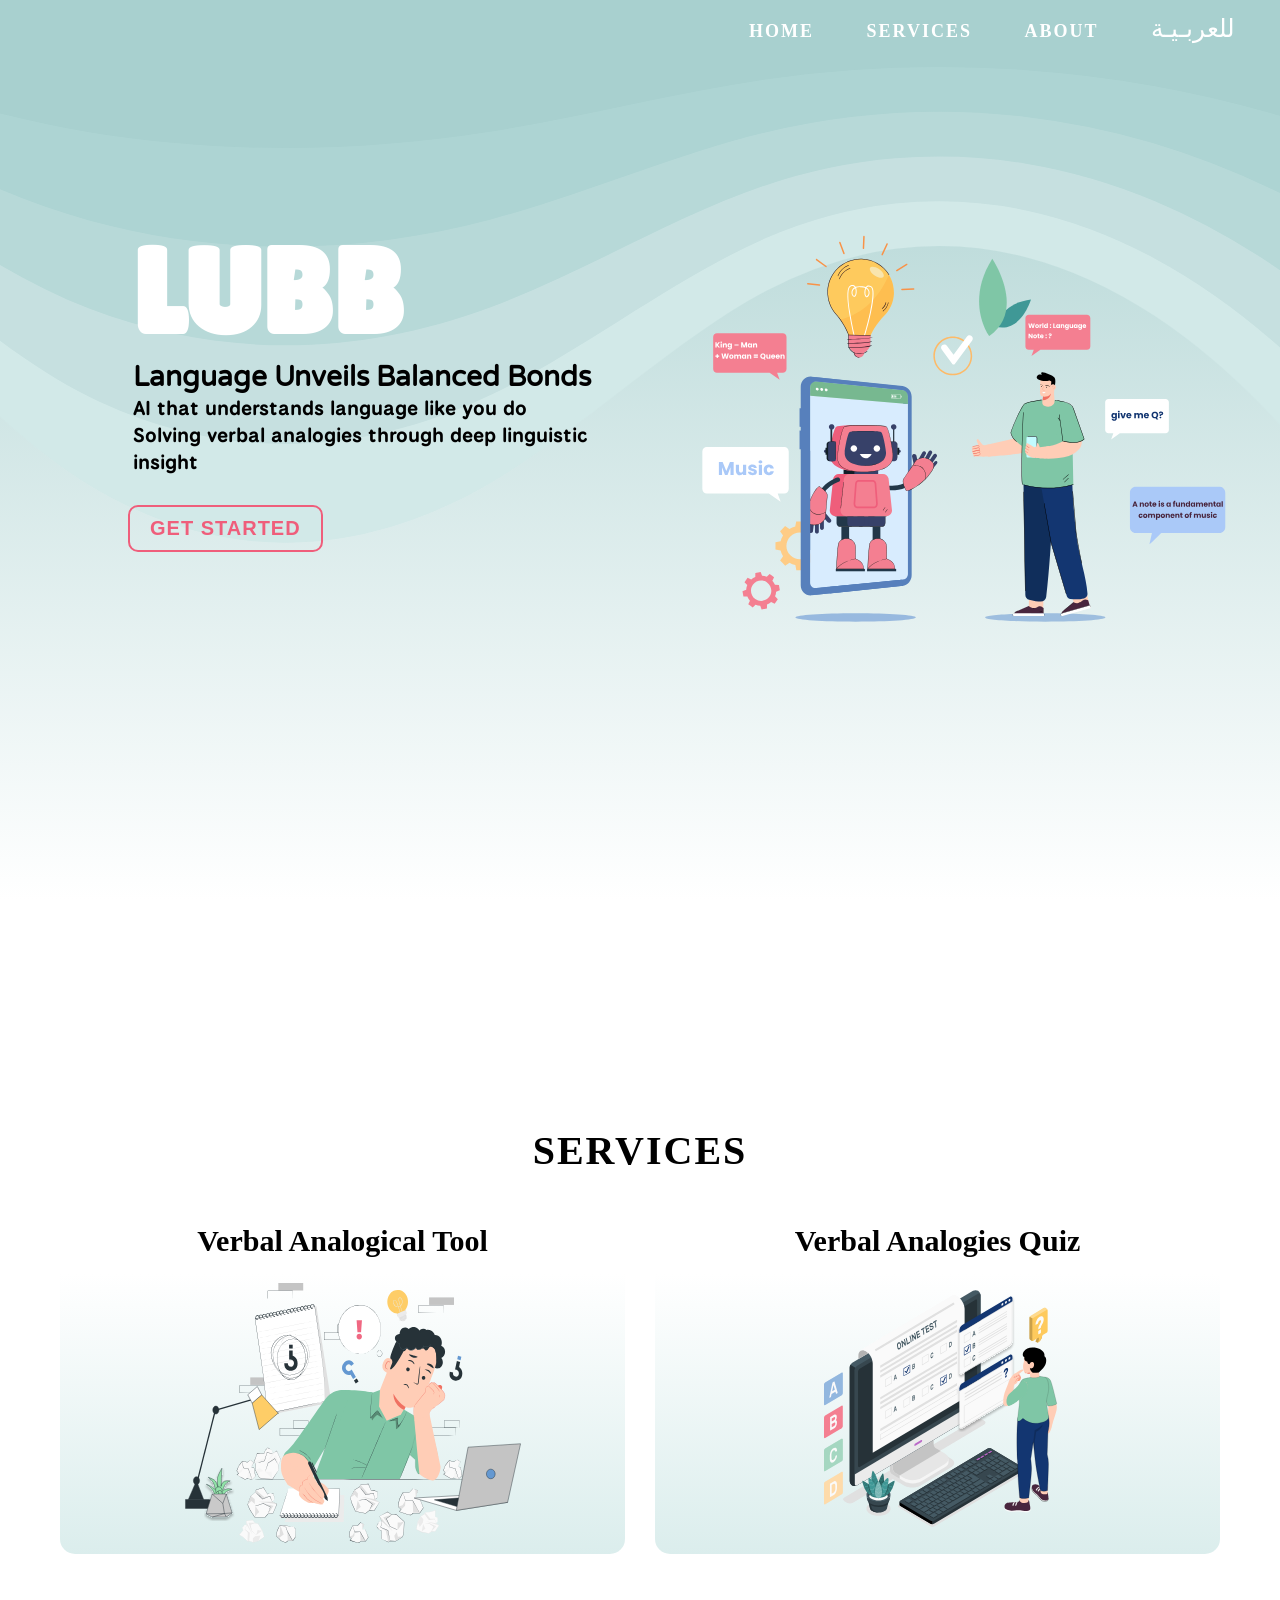
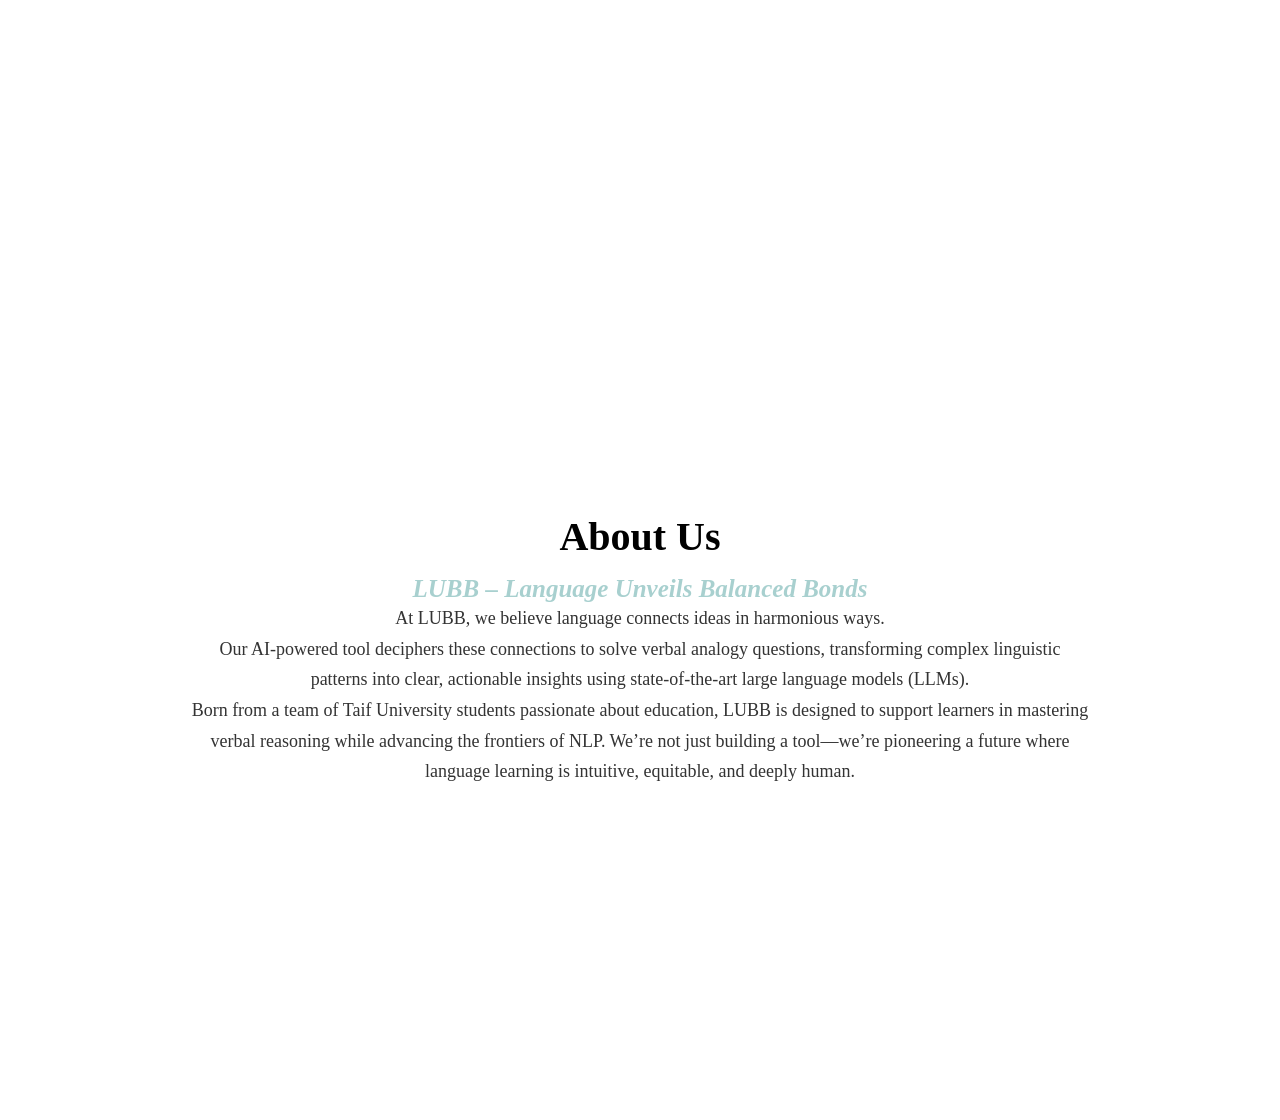
==== index.html @ 16601621 "Add files via upload" ====
<!DOCTYPE html>
<html lang="en">
<head>
    <meta charset="UTF-8">
    <meta name="viewport" content="width=device-width, initial-scale=1.0">
    <meta name="description" content="edu tool taif universty">
    <meta name="keywords" content="AI, NLP, LLMs, solving verbal analogy, Taif University">
    <meta name="author" content="Shaima Albokhari, Buthaina Alhusin, Shoug Alharthy, Waad Alghamdi">
    <link rel="shortcut icon" type="image/png" href="lubb-white.svg" class="logo">
    <link rel="stylesheet" href="style.css">
    <title>Lubb</title>
    <link rel="preconnect" href="https://fonts.googleapis.com">
    <link rel="preconnect" href="https://fonts.gstatic.com" crossorigin>
    <link href="https://fonts.googleapis.com/css2?family=Lilita+One&family=National+Park:wght@200..800&family=Roboto:ital,wght@0,100..900;1,100..900&family=Varela+Round&display=swap" rel="stylesheet">
    <link rel="stylesheet" type="text/css" href="https://www.fontstatic.com/f=amiri-quran" />

</head>
<body>
    <!-- Header Section -->
    <section id="header">
        <div class="header container">
          <div class="nav-bar">
            <div class="brand">
       
            </div>
            <div class="nav-list">
              <div class="hamburger">
                <div class="bar"></div>
              </div>
              <ul>
                <li><a href="#home" data-after="Home">Home</a></li>
                <li><a href="#services" data-after="Services">Services</a></li>
                <li><a href="#about" data-after="About">About</a></li>
                <li><a href="arabic.html" data-after="للعربـيـة" class="ar">للعربـيـة</a></li>
              </ul>
            </div>
          </div>
        </div>
      </section>
    <!-- end header -->

    <!-- home section -->
    <section id="home">
        <div class="home container">
            <div class="home-text">
                <h1>LUBB</h1>
                <h2>Language Unveils Balanced Bonds</h2>
                <h3>AI that understands language like you do</h3>
                <h3>Solving verbal analogies through deep linguistic insight</h3>
                <a href="#services" type="button" class="cta">get started</a>

            </div>
            <div class="home-image">
                <img src="home-img.svg">
            </div>
            <div class="custom-shape-divider-top-1744293399">
                <svg data-name="Layer 1" xmlns="http://www.w3.org/2000/svg" viewBox="0 0 1200 120" preserveAspectRatio="none">
                    <path d="M985.66,92.83C906.67,72,823.78,31,743.84,14.19c-82.26-17.34-168.06-16.33-250.45.39-57.84,11.73-114,31.07-172,41.86A600.21,600.21,0,0,1,0,27.35V120H1200V95.8C1132.19,118.92,1055.71,111.31,985.66,92.83Z" class="shape-fill"></path>
                </svg>
            </div>
            <div class="custom-shape-divider-top-1744293448">
                <svg data-name="Layer 1" xmlns="http://www.w3.org/2000/svg" viewBox="0 0 1200 120" preserveAspectRatio="none">
                    <path d="M985.66,92.83C906.67,72,823.78,31,743.84,14.19c-82.26-17.34-168.06-16.33-250.45.39-57.84,11.73-114,31.07-172,41.86A600.21,600.21,0,0,1,0,27.35V120H1200V95.8C1132.19,118.92,1055.71,111.31,985.66,92.83Z" class="shape-fill"></path>
                </svg>
            </div>
            <div class="custom-shape-divider-top-1744293625">
                <svg data-name="Layer 1" xmlns="http://www.w3.org/2000/svg" viewBox="0 0 1200 120" preserveAspectRatio="none">
                    <path d="M985.66,92.83C906.67,72,823.78,31,743.84,14.19c-82.26-17.34-168.06-16.33-250.45.39-57.84,11.73-114,31.07-172,41.86A600.21,600.21,0,0,1,0,27.35V120H1200V95.8C1132.19,118.92,1055.71,111.31,985.66,92.83Z" class="shape-fill"></path>
                </svg>
            </div>
            <div class="custom-shape-divider-top-1744293683">
                <svg data-name="Layer 1" xmlns="http://www.w3.org/2000/svg" viewBox="0 0 1200 120" preserveAspectRatio="none">
                    <path d="M985.66,92.83C906.67,72,823.78,31,743.84,14.19c-82.26-17.34-168.06-16.33-250.45.39-57.84,11.73-114,31.07-172,41.86A600.21,600.21,0,0,1,0,27.35V120H1200V95.8C1132.19,118.92,1055.71,111.31,985.66,92.83Z" class="shape-fill"></path>
                </svg>
            </div>
            <div class="custom-shape-divider-top-1744293760">
                <svg data-name="Layer 1" xmlns="http://www.w3.org/2000/svg" viewBox="0 0 1200 120" preserveAspectRatio="none">
                    <path d="M985.66,92.83C906.67,72,823.78,31,743.84,14.19c-82.26-17.34-168.06-16.33-250.45.39-57.84,11.73-114,31.07-172,41.86A600.21,600.21,0,0,1,0,27.35V120H1200V95.8C1132.19,118.92,1055.71,111.31,985.66,92.83Z" class="shape-fill"></path>
                </svg>
            </div>
            </div>
    </section>
    <!-- end home section -->

    <!-- service section -->
        <section id="services">
            <div class="service container">
                <div class="service-top">
                    <h1 class="section-title">Services</h1>
                </div>
                <div class="service-buttom">
                    <div class="service-item_1">
                        <a href="solver.html" class="overlay-link">
                        <div class="text-container">
                            <h2>Verbal Analogical Tool</h2>
                            <span class="service-desc">
                                <h3>Challenge your mind with analogy questions!</h3>
                                <p>Formulate your own custom analogy questions 
                                    and receive thorough, comprehensive, step-by-step
                                     explanations that clearly break down and illustrate 
                                     the logical connection and relationship linking each 
                                     individual pair of words.
                                </p>
                            </span>
                        </div>
                        <div class="image-container">
                            <img src="slove_question.svg" alt="solver" class="fullscreen-image">
                        </div>
                    </div></a>
                    <div class="service-item_2">
                        <a href="game.html" class="overlay-link">
                        <div class="text-container">
                            <h2>Verbal Analogies Quiz</h2>
                            <span class="service-desc">
                                <h3>Enhance Logical Reasoning with Custom Analogy Exercises!</h3>
                                <p>
                                    Design your own tailored analogy quizzes and dive into comprehensive explanations 
                                    that unravel the logical connections between word pairs. Perfect for learners 
                                    seeking to master verbal reasoning through hands-on practice.
                                </p>
                            </span>  
                        </div>
                        <div class="image-container1">
                            <img src="game2.svg" alt="solver" class="fullscreen-image">
                        </div>
                    </div></a>
                </div>
            </div>
        </section>
    <!-- end service section -->

    <!-- about us -->
    <section id="about">
        <div class="about container">
            <div class="about_text">
                <h1 class="section-title">About Us</h1>
                <h2>LUBB – Language Unveils Balanced Bonds</h2>
                <p>At LUBB, we believe language connects ideas in harmonious ways.</p>
                <p> Our AI-powered tool deciphers these connections to solve verbal analogy questions, transforming complex linguistic patterns into clear, actionable insights using state-of-the-art large language models (LLMs).</p>
                <p>Born from a team of Taif University students passionate about education, LUBB is designed to support learners in mastering verbal reasoning while advancing the frontiers of NLP. We’re not just building a tool—we’re pioneering a future where language learning is intuitive, equitable, and deeply human.</p>
            </div>

        </div>

    </section>
    <!-- end about us -->

    <!---------------------------------------------------------------------------------------------->
    <!-- javaScript -->
    <script>
        const hamburger = document.querySelector('.header .nav-bar .nav-list .hamburger');
        const mobile_menu = document.querySelector('.header .nav-bar .nav-list ul');
        const menu_item = document.querySelectorAll('.header .nav-bar .nav-list ul li a');
        const header = document.querySelector('.header.container');
        

        hamburger.addEventListener('click', () => {
            hamburger.classList.toggle('active');
            mobile_menu.classList.toggle('active');
        });
        document.addEventListener('scroll', () => {
            var scroll_position = window.scrollY;

            if (scroll_position > 0) {
                header.style.backgroundImage = 'linear-gradient(to right, #B2D6D6 20%, #B7D9D8 40%, #ADD4D3 70%,  #A8D0CF 100%)';
            } else {
                header.style.backgroundImage = 'none';
                header.style.backgroundColor = 'transparent';
            }
        });

        const navList = document.querySelector('.nav-list ul');
        const navLinks = document.querySelectorAll('.nav-list ul a');

        // إضافة حدث عند النقر على أي رابط في القائمة
        navLinks.forEach(link => {
            link.addEventListener('click', () => {
                navList.classList.remove('active'); // إغلاق القائمة المنسدلة
                hamburger.classList.remove('active'); // إعادة زر البرغر لحالته الأصلية
            });
        });


    </script>
</body>
</html>
---- style.css ----
@import url('https://fonts.googleapis.com/css2?family=Lilita+One&family=National+Park:wght@200..800&family=Roboto:ital,wght@0,100..900;1,100..900&family=Varela+Round&display=swap');
.varela-round-regular {
    font-family: "Varela Round", sans-serif;
    font-weight: 400;
    font-style: normal;
}

.roboto{
    font-family: "Roboto", sans-serif;
    font-optical-sizing: auto;
    font-weight: 500;
    font-style: normal;
    font-variation-settings:
      "wdth" 100;
}

.national-park{
    font-family: "National Park", sans-serif;
    font-optical-sizing: auto;
    font-weight: 500;
    font-style: normal;
}
.lilita-one-regular {
    font-family: "Lilita One", sans-serif;
    font-weight: 400;
    font-style: normal;
  }
/*____________________________________________________________*/  
* {
	padding: 0;
	margin: 0;
	box-sizing: border-box;

}
#footer{
    background:
    linear-gradient(
       to bottom,
       #FFFFFF 0%,
       #A8D0CF 100%
   ); 
}
*:focus {
    outline: none !important;
}

html {
	font-size: 10px;
	font-family:'Times New Roman', Times, serif;
	scroll-behavior: smooth;
}
body{
    background-color: #FFFFFF;
}
a {
	text-decoration: none;
}
.container {
	min-height: 100vh;
	width: 100%;
	display: flex;
	align-items: center;
	justify-content: center;
}
img {
	height: 100%;
	width: 100%;
	object-fit: cover;
}

.brand h1 {
	font-size: 4rem;
	text-transform: uppercase;
	color: #FFFFFF;
    text-decoration: none;
    margin-left: 20px;
    font-family: "Lilita One", sans-serif;
}

/*___________________________________________________________________________________________*/
/* Header section */
#header {
	position: fixed;
	z-index: 1000;
	left: 0;
	top: 0;
	width: 100vw;
	height: auto;
    z-index: 1000;
    background: transparent;    
}
#header .header {
	min-height: 8vh;
	background-color:transparent ;
    transition: background-image 0.3s ease, background-color 0.3s ease;
      
}

#header .nav-bar {
	display: flex;
	align-items: center;
	justify-content: space-between;
	width: 100%;
	height: 100%;
	max-width: 1300px;
	padding: 0;
} 
#header .nav-list ul {
	list-style: none;
	position: absolute;
    /*color burger*/
	background-color: #A8D0CF;
	width: 100vw;
	height: 100vh;
	left: 100%;
	top: 0;
	display: flex;
	flex-direction: column;
	justify-content: center;
	align-items: center;
	z-index: 1;
	overflow-x: hidden;
	transition: 0.5s ease left;
    margin-right: 20px;
    font-family: 'Times New Roman', Times, serif;
    font-weight: bold;
}
#header .nav-list ul.active {
	left: 0%;
}
#header .nav-list ul a {
	font-size: 2.5rem;
	font-weight: bold;
	letter-spacing: 0.2rem;
	text-decoration: none;
	color: #Ffffff;
	text-transform: uppercase;
	padding-left: 20px;
    padding-right: 20px;
    margin: 5px;
    margin-bottom: 20px;
	display: block;

}
#header .nav-list .ar {
    font-family: 'amiri-quran', sans-serif; /* أضف خطوط احتياطية */
    font-size: 2.5rem; /* حجم مناسب للعربية */
    letter-spacing: 0; /* إزالة التباعد للحروف العربية */
    font-weight: normal;
}
.ar {
    direction: rtl;
    unicode-bidi: bidi-override;
    line-height: 1.8; /* تحسين تباعد الأسطر */
}
#header .nav-list ul a::after {
	content: attr(data-after);
	position: absolute;
	top: 50%;
	left: 50%;
	transform: translate(-50%, -50%) scale(0);
    /*bg burger*/
	color:  #B7D9D8;
	font-size: 13rem;
	letter-spacing: 50px;
	z-index: -1;
	transition: 0.3s ease letter-spacing;
}
#header .nav-list ul li:hover a::after {
	transform: translate(-50%, -50%) scale(1);
	letter-spacing: initial;
}
#header .nav-list ul li:hover a {
	color: #000
}
#header .hamburger {
	height: 50px;
	width: 50px;
	display: inline-block;
	border: 3px solid #F3F4F5;
	border-radius: 50%;
	position: relative;
	display: flex;
	align-items: center;
	justify-content: center;
	z-index: 100;
	cursor: pointer;
	transform: scale(0.8);
	margin-right: 20px;
    margin-top: 5px;
}
#header .hamburger:after {
	position: absolute;
	content: '';
	height: 100%;
	width: 100%;
	border-radius: 50%;
	border: 3px solid #F3F4F5;
	animation: hamburger_puls 1s ease infinite;
}
#header .hamburger .bar {
	height: 2px;
	width: 25px;
	position: relative;
	background-color: #F3F4F5;
	z-index: -1;
}
#header .hamburger .bar::after,
#header .hamburger .bar::before {
	content: '';
	position: absolute;
	height: 100%;
	width: 100%;
	left: 0;
	background-color: #F3F4F5;
	transition: 0.3s ease;
	transition-property: top, bottom;
}
#header .hamburger .bar::after {
	top: 8px;
}
#header .hamburger .bar::before {
	bottom: 8px;
}
#header .hamburger.active .bar::before {
	bottom: 0;
}
#header .hamburger.active .bar::after {
	top: 0;
}

/* End Header section */
/*_____________________________________________________________________________________________*/
/* home section */
#home{
    background:
     linear-gradient(
        to top,
        #FFFFFF 0%,
        #A8D0CF 100%
    ); 
    /* 
    /*      #B2D6D6 20%,
        #B7D9D8 40%,
        #ADD4D3 70%,*/
    padding-top: 0px;
    background-size: cover;
    background-position: top center;
    position: relative;
    z-index: 1;
}

.custom-shape-divider-top-1744293399 {
    position: absolute;
    top: 0;
    left: 0;
    width: 100%;
    overflow: hidden;
    line-height: 0;
    transform: rotate(180deg);
    z-index: -1;
}

.custom-shape-divider-top-1744293399 svg {
    position: relative;
    display: block;
    width: calc(150% + 1.3px);
    height: 150px;
}

.custom-shape-divider-top-1744293399 .shape-fill {
    fill: #A8D0CF;
}


.custom-shape-divider-top-1744293448 {
    position: absolute;
    top: 0;
    left: 0;
    width: 100%;
    overflow: hidden;
    line-height: 0;
    transform: rotate(180deg);
    z-index: -2;
}

.custom-shape-divider-top-1744293448 svg {
    position: relative;
    display: block;
    width: calc(150% + 1.3px);
    height: 250px;
}

.custom-shape-divider-top-1744293448 .shape-fill {
    fill: #ADD4D3;
}
.custom-shape-divider-top-1744293625 {
    position: absolute;
    top: 0;
    left: 0;
    width: 100%;
    overflow: hidden;
    line-height: 0;
    transform: rotate(180deg);
    z-index: -3;
}

.custom-shape-divider-top-1744293625 svg {
    position: relative;
    display: block;
    width: calc(150% + 1.3px);
    height: 350px;
}

.custom-shape-divider-top-1744293625 .shape-fill {
   fill: #B7D9D8;
}
.custom-shape-divider-top-1744293683 {
    position: absolute;
    top: 0;
    left: 0;
    width: 100%;
    overflow: hidden;
    line-height: 0;
    transform: rotate(180deg);
    z-index: -4;
}

.custom-shape-divider-top-1744293683 svg {
    position: relative;
    display: block;
    width: calc(150% + 1.3px);
    height: 450px;
}

.custom-shape-divider-top-1744293683 .shape-fill {
    fill: #C6E0E0;
}
.custom-shape-divider-top-1744293760 {
    position: absolute;
    top: 0;
    left: 0;
    width: 100%;
    overflow: hidden;
    line-height: 0;
    transform: rotate(180deg);
    z-index: -5;
}

.custom-shape-divider-top-1744293760 svg {
    position: relative;
    display: block;
    width: calc(150% + 1.3px);
    height: 550px;
}

.custom-shape-divider-top-1744293760 .shape-fill {
    fill: #d2e9e8;
}
.home-image img {
    transform: scale(1);
    transition: transform 0.3s ease;
    border: none;

}
#home::after{
    position: absolute;
    left: 0;
    top: 0;
    height: 100%;
    width: 100%;
    z-index: -1;
}
#home .container {
    justify-content: flex-start; /* بدلاً من center */
    padding-left: 50%; /* إضافة مسافة من اليسار */
    display: flex;
    align-items: center;
    justify-content: space-between;
    min-height: 100vh;
    position: relative;
    justify-content: flex-start;
    padding-left: 10%;
}
#home h1 {
    padding-top: 15%;
    display: inline-block;
    width: fit-content;
    font-size: 12rem;
    position: relative;
    text-align: left;
    margin-left: 5px;
    font-weight: bold;
    font-family: "Lilita One", sans-serif;
    color:#fff;
}
#home .home-text{
    margin-bottom: 200px;
}

#home h2{
    display: block;
    width: fit-content;
    font-size: 2.8rem;
    position: relative;
    text-align: left; 
    margin-left: 5px;  
    color: #000;
    font-family:  "Varela Round", sans-serif;
}
#home h3{
    display: block;
    width: fit-content;
    font-size: 2rem;
    position: relative;
    text-align: left; 
    margin-left: 5px;  
    color: #000;
    font-family: "National Park", sans-serif;
}

#home .cta{
    display: inline-block;
    padding: 10px 20px;
    color: #EF5E7B;
    background-color: transparent;
    border: 2.3px solid #EF5E7B;
    font-size: 2rem;
    text-transform: uppercase;
    letter-spacing: .1rem;
    margin-top: 30px;
    transition: .3s ease;
    transition-property: background-color, color;
    font-family:'Gill Sans', 'Gill Sans MT', Calibri, 'Trebuchet MS', sans-serif;
    border-radius: 10px;
    font-weight: bold;
}
#home .cta:hover {
    color: #F3F4F5;
    background-color: #EF5E7B;
}
/* end home section */
/*______________________________________________________________________________________________*/
/* services section */
#services .service{
    flex-direction: column;
    text-align: center;
    max-width: 1500px;
    margin: 0 auto;
    padding: 100px 0;
}
#services .service-top{
    width: 599px;
    margin: 0 auto;
}
#services .section-title{
    font-size: 4rem;
    color: black;
    margin-bottom: 10px;
    text-transform: uppercase;
    letter-spacing: .2rem;
    text-align: center;
}
#services .service-buttom{
    display: grid;
    grid-template-columns: repeat(2, 1fr);
    gap: 30px;
    max-width: 1200px;
    margin: 0 auto;
    padding: 20px;
}
#services .service-item_1,
#services .service-item_2 {
    display: flex;
    flex-direction: column;
    justify-content: space-between;
    align-items: center;
    text-align: center;
   
    position: relative;
    overflow: hidden;
    height: 350px;
    border-radius: 15px;
    padding: 20px;
    transition: all 0.3s ease-in-out;
}
.image-container {
    height: 260px; /* أو أقل حسب رغبتك */
    display: flex;
    align-items: center;
    justify-content: center;
    margin: 10px 0;
}
.image-container1 {
    height: 265px; /* أو أقل حسب رغبتك */
    display: flex;
    align-items: center;
    justify-content: center;
    margin:  0;

}
.fullscreen-image,
.fullscreen-image1 {
    max-height: 100%;
    max-width: 100%;
    object-fit: contain;
    transition: opacity 0.3s ease;
}


#services .service-item_1::after {
    background: linear-gradient(to bottom, #ffffff 20%,#d2e9e8 100%);
    content: ''; /* إضافة هذه الخاصية */
    position: absolute;
    left: 0;
    top: 0;
    height: 100%;
    width: 100%;
    opacity: .8;
    z-index: -1;
    background-size: contain;
    background-repeat: no-repeat;
    background-position: center;
    
}

#services .service-item_2::after {
    background: linear-gradient(to bottom, #ffffff 20%, #d2e9e8 100%);
    content: ''; /* إضافة هذه الخاصية */
    position: absolute;
    left: 0;
    top: 0;
    height: 100%;
    width: 100%;
    opacity: .8;
    z-index: -1;
   
}

#services .text-container::after{
    display: flex;
    flex-direction: column;
    justify-content: center; /* تمركز عمودي */
    align-items: center; /* تمركز أفقي */
    text-align: center; /* توسيط النص داخل العناصر */
    height: 100%; /* لضمان تمركز عمودي */
    transition: all 0.3s ease;
   
}

  
  /* تفعيل التمركز عند المرور أو النقر */
  .service-item_1 :hover .text-container,
  .service-item_2:hover .text-container {
    display: flex;
    flex-direction: column;
    justify-content: center;
    align-items: center;
    text-align: center;
  }
#services .service-item_1 h2,
#services .service-item_2 h2 {
    font-size: 3rem;
    color: black;
    margin-bottom: 15px;
    position: relative;
    z-index: 1;
    text-align: center;
}
#services .service-item_1 h3,
#services .service-item_2 h3{
    font-size: 2rem;
    color:#A8D0CF;
    opacity: 0;
    max-height: 0;
    transition: opacity 0.4s ease, max-height 0.4s ease;
    overflow: hidden;
}
#services .service-item_1 p,
#services .service-item_2 p {
    font-size: 1.8rem;
    color: rgb(67, 66, 66);
    line-height: 1.6;
    z-index: 1;
    position: relative;
    text-align: center;
    opacity: 0;
    max-height: 0;
    transition: opacity 0.4s ease, max-height 0.4s ease;
    overflow: hidden;
}
#services .service-item_1:hover p ,
#services .service-item_2:hover p {
    opacity: 1;
    max-height: 200px; /* حسب طول المحتوى */
    justify-content: center;
    align-items: center;
    display: flex;
    flex-direction: column;
    justify-content: center; /* تمركز عمودي */
    align-items: center; /* تمركز أفقي */
    text-align: center; /* توسيط النص داخل العناصر */
    height: 100%; /* لضمان تمركز عمودي */
    transition: all 0.3s ease;
}
#services .service-item_1:hover h2,
#services .service-item_2:hover h2 {
margin-top: 50px;
}
#services .service-item_1:hover h3,
#services .service-item_2:hover h3 {
    opacity: 1;
    max-height: 400px; /* حسب طول المحتوى */
    justify-content: center;
    align-items: center;
}
#services .service-item_1:hover img,
#services .service-item_2:hover img {
    opacity: 0;
    z-index: -1;
}


/* end services section */
/*_________________________________________________________________________________________*/
/* about us section */
#about .about{
    flex-direction: column-reverse;
    text-align: center;
    max-width: 1200px;
    margin: 0 auto;
    padding: 100px 20px;
    margin-bottom: 20px;
    color: #A8D0CF;
}

#about .about_text{
    width: 100%;
}
#about .section-title{
    font-size: 4rem;
    color: black;
    margin-bottom: 15px;
    position: relative;
    z-index: 1;
    text-align: center;
    font-family: 'Times New Roman', Times, serif;
}

#about .about_text h2{
    font-size: 2.5rem;
    font-weight: bold;
    font-style: italic;
    font-family:'Libre Baskerville Italic'
}
#about .about_text p{
    font-size: 2rem;
    font-size: 1.8rem;
    color: #333;
    max-width: 900px;
    margin: 0 auto;
    line-height: 1.7;
}

#about .container{
    min-height: 100vh;
    width: 100%;
    display: flex;
    align-items: center;
    justify-content: center;   
}

/* end about us section */
/*_________________________________________________________________________________________________________*/

@keyframes hamburger_puls {
	0% {
		opacity: 1;
		transform: scale(1);
	}
	100% {
		opacity: 0;
		transform: scale(1.4);
	}
}
@keyframes overlay{
    50%{
        width: 100%;
        left: 0;
    }
    100%{
        left: 100%;
        width: 0;
    }
}
@keyframes text_reveal{
    100%{
        color: black;
    }
}

/* media query for desktop*/
@media (max-width: 768px) {
    .brand h1 {
        display: none;
    }
    .header-wrapper h1.header__heading {
        display: none;
    }
    .home-image {
        display: none;
    }
    image-container{
        display: none;
    }
    @media (max-width: 768px) {
        #services .service-buttom {
            grid-template-columns: 1fr;
            padding: 0 10px;
        }
        
        #home .container {
            flex-direction: column;
            padding: 20px;
        }
    }
}
@media only screen and (min-width: 1200px) {
	/* header */
	#header .hamburger {
		display: none;
	}
	#header .nav-list ul {
		position: initial;
		display: block;
		height: auto;
		width: fit-content;
		background-color: transparent;
	}
	#header .nav-list ul li {
		display: inline-block;
	}
	#header .nav-list ul li a {
		font-size: 1.8rem;
	}
	#header .nav-list ul a:after {
		display: none;
	}
	/* End header */

	#services .service-bottom .service-item {
		flex-basis: 22%;
		margin: 1.5%;
	}
}
@media screen and (max-width: 768px) {
    .fullscreen-image {
      display: none;
    }
    .image-container{
        display: none;
    }
    .text-container{
        align-items: center;
        margin-right: 40px !important;
        width: 100%;
        height: 100%;
        max-width: 1300px !important;
    }
    .text-container h2{
        font-size: 4rem !important;
        white-space: nowrap !important;
    }
    .text-container h3{
        font-size: 2rem !important;
        white-space: nowrap !important;
    }
    .text-container p{
        display: contents !important;
        font-size: 1.6rem !important;
    }
    .text-container .cta{
        margin-top: 15px !important;
        font-size: 2rem;
    }
    .cta {
        align-self: center;
    }
  *{
        align-self: center;
    }
    .about_text{
        align-items: center;
        margin-right: 10px !important;
        max-width: 1200px !important;
    }
    .about_text h1{
        font-size: 3.5rem !important;
    }
    .about_text p,
    .about_text h2{
        align-self: center;
        font-size: 1.5rem !important;
       
    }
    .about_text h2{
        font-size: 2rem !important;
        white-space: nowrap !important;
    }
  }

/* إعدادات الاستجابة للهواتف */
@media (max-width: 768px) {
    .sidebar {
        width: 70px; /* عرض صغير جدًا افتراضيًا */
    }
    .sidebar li .icon {
        margin: 0 auto; /* توسيط الأيقونات */
    }

}
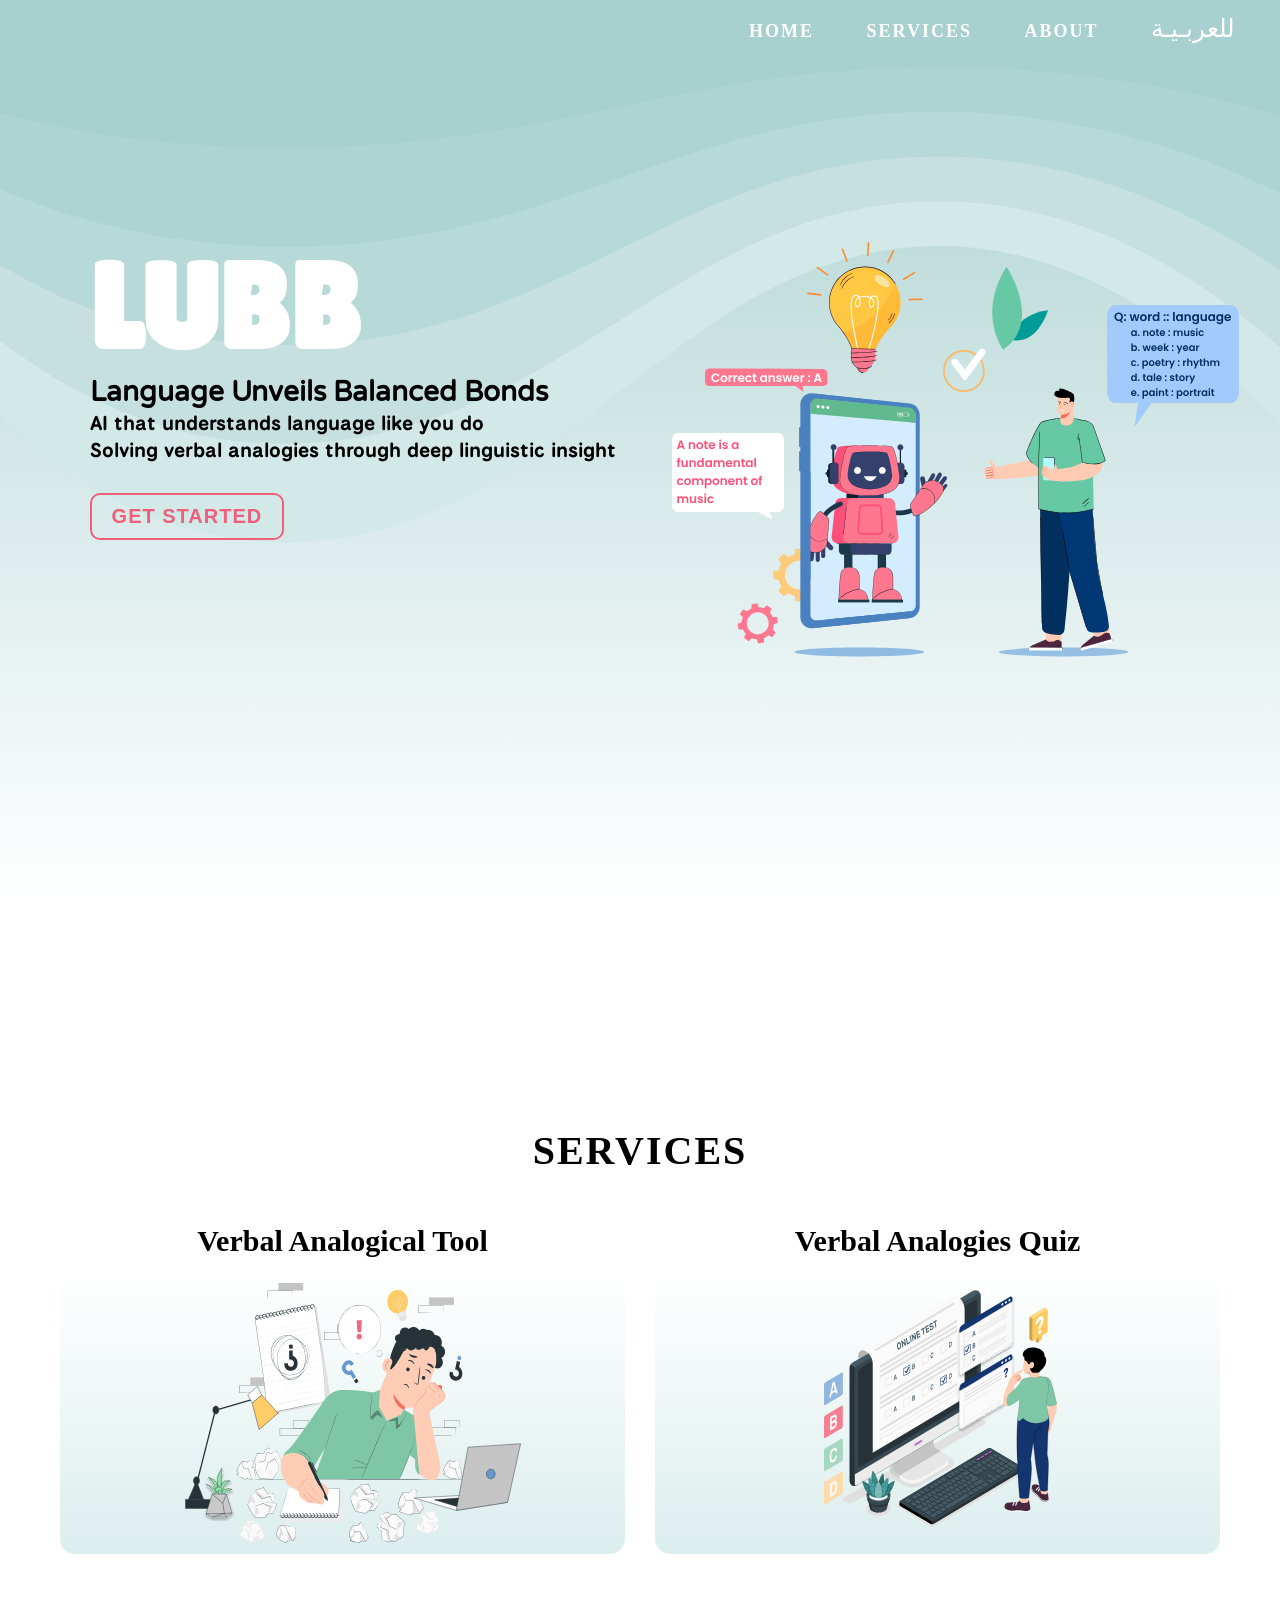
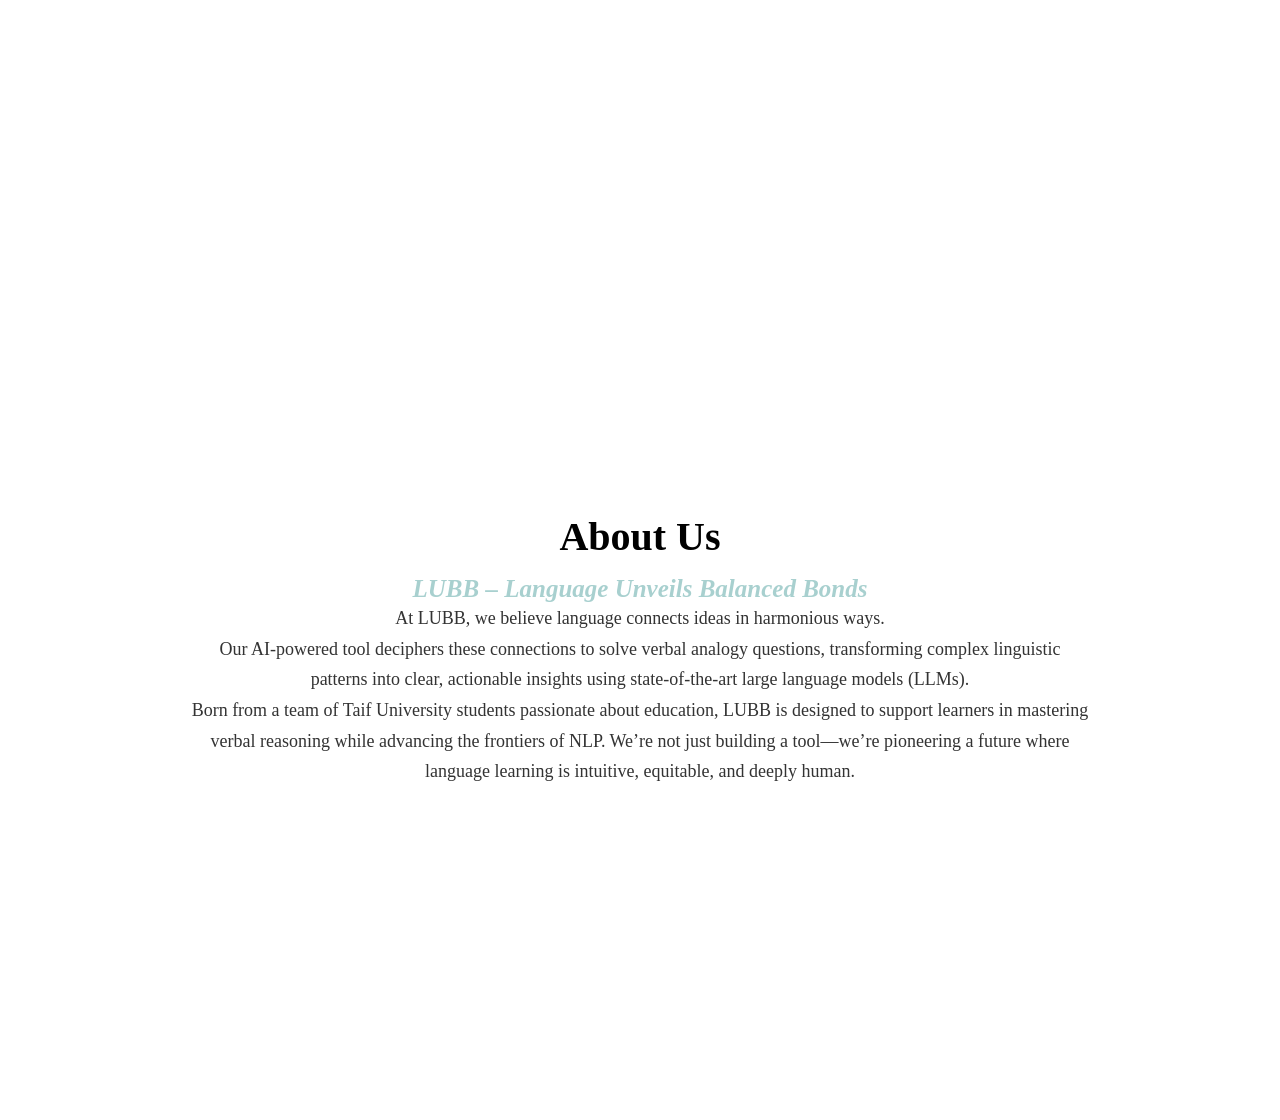
==== commit 5f46177d: "Add files via upload" ====
--- a/index.html
+++ b/index.html
@@ -33,7 +33,7 @@
                 <li><a href="#home" data-after="Home">Home</a></li>
                 <li><a href="#services" data-after="Services">Services</a></li>
                 <li><a href="#about" data-after="About">About</a></li>
-                <li><a href="arabic.html" data-after="للعربـيـة" class="ar">للعربـيـة</a></li>
+                <li><a href="./Lubb_AR" data-after="للعربـيـة" class="ar">للعربـيـة</a></li>
               </ul>
             </div>
           </div>
@@ -53,7 +53,7 @@
 
             </div>
             <div class="home-image">
-                <img src="home-img.svg">
+                <img src="home.svg">
             </div>
             <div class="custom-shape-divider-top-1744293399">
                 <svg data-name="Layer 1" xmlns="http://www.w3.org/2000/svg" viewBox="0 0 1200 120" preserveAspectRatio="none">
@@ -92,7 +92,7 @@
                 </div>
                 <div class="service-buttom">
                     <div class="service-item_1">
-                        <a href="solver.html" class="overlay-link">
+                        <a href="./Verbal_Analogy_Tool_DEEPSEEK_EN" class="overlay-link">
                         <div class="text-container">
                             <h2>Verbal Analogical Tool</h2>
                             <span class="service-desc">
@@ -110,7 +110,7 @@
                         </div>
                     </div></a>
                     <div class="service-item_2">
-                        <a href="game.html" class="overlay-link">
+                        <a href="./Verbal_Analogy_Quiz_EN" class="overlay-link">
                         <div class="text-container">
                             <h2>Verbal Analogies Quiz</h2>
                             <span class="service-desc">
@@ -185,4 +185,5 @@
 
     </script>
 </body>
-</html>+</html>
+
--- a/style.css
+++ b/style.css
@@ -362,7 +362,7 @@
     transform: scale(1);
     transition: transform 0.3s ease;
     border: none;
-
+    margin-left: 10% !important;
 }
 #home::after{
     position: absolute;
@@ -374,14 +374,13 @@
 }
 #home .container {
     justify-content: flex-start; /* بدلاً من center */
-    padding-left: 50%; /* إضافة مسافة من اليسار */
+    padding-left: 7% !important ; /* إضافة مسافة من اليسار */
     display: flex;
     align-items: center;
     justify-content: space-between;
     min-height: 100vh;
     position: relative;
     justify-content: flex-start;
-    padding-left: 10%;
 }
 #home h1 {
     padding-top: 15%;
@@ -390,7 +389,7 @@
     font-size: 12rem;
     position: relative;
     text-align: left;
-    margin-left: 5px;
+    margin-left: 0px;
     font-weight: bold;
     font-family: "Lilita One", sans-serif;
     color:#fff;
@@ -405,7 +404,7 @@
     font-size: 2.8rem;
     position: relative;
     text-align: left; 
-    margin-left: 5px;  
+    margin-left: 0px;  
     color: #000;
     font-family:  "Varela Round", sans-serif;
 }
@@ -415,7 +414,7 @@
     font-size: 2rem;
     position: relative;
     text-align: left; 
-    margin-left: 5px;  
+    margin-left: 0px;  
     color: #000;
     font-family: "National Park", sans-serif;
 }
@@ -806,7 +805,6 @@
     }
     .about_text h2{
         font-size: 2rem !important;
-        white-space: nowrap !important;
     }
   }
 
@@ -823,3 +821,69 @@
 
 
 
+/* ✅ شاشات متوسطة مثل التابلت */
+@media (max-width: 1024px) {
+    #services .section-title {
+      font-size: 3rem;
+    }
+  
+    #services .service-item_1 h2,
+    #services .service-item_2 h2 {
+      font-size: 2.4rem;
+    }
+  
+    #services .service-item_1 h3,
+    #services .service-item_2 h3 {
+      font-size: 1.8rem;
+    }
+  
+    #services .service-item_1 p,
+    #services .service-item_2 p {
+      font-size: 1.5rem;
+    }
+  
+    .image-container,
+    .image-container1 {
+      height: 200px;
+    }
+  
+    #services .service-buttom {
+      grid-template-columns: 1fr;
+    }
+  }
+  
+  /* ✅ شاشات صغيرة مثل الجوال */
+  @media (max-width: 600px) {
+    #services {
+      padding: 50px 0;
+    }
+  
+    #services .section-title {
+      font-size: 2.2rem;
+    }
+  
+    #services .service-top {
+      width: 90%;
+    }
+  
+    #services .service-item_1 h2,
+    #services .service-item_2 h2 {
+      font-size: 2rem;
+    }
+  
+    #services .service-item_1 h3,
+    #services .service-item_2 h3 {
+      font-size: 1.6rem;
+    }
+  
+    #services .service-item_1 p,
+    #services .service-item_2 p {
+      font-size: 1.3rem;
+    }
+  
+    .image-container,
+    .image-container1 {
+      height: 160px;
+    }
+  }
+  
